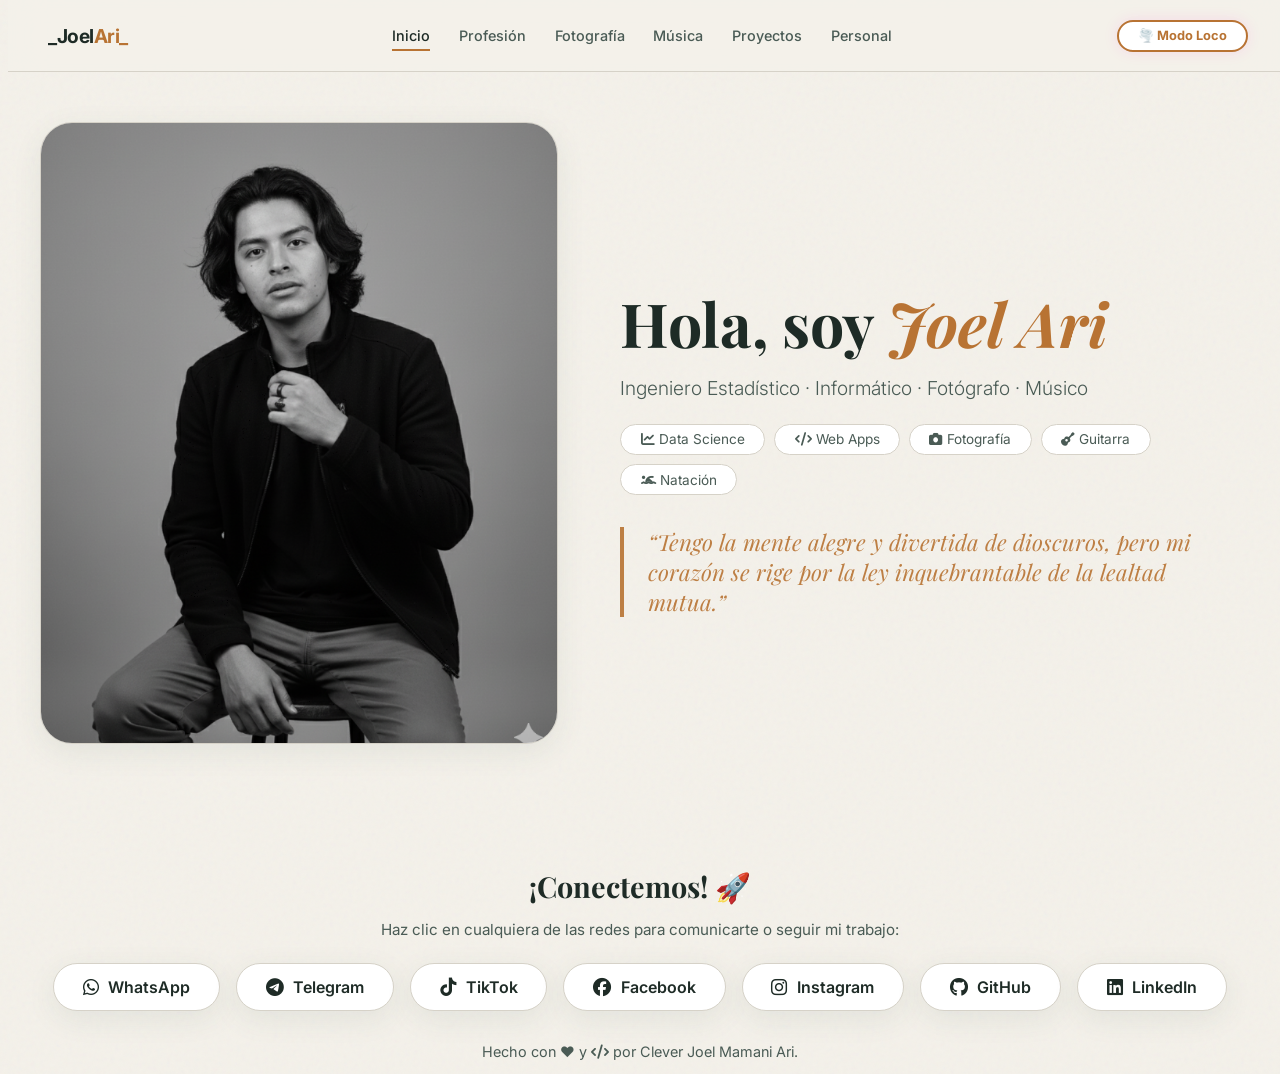
==== index.html @ 907ab77d "Primera subida del proyecto" ====
<!DOCTYPE html>
<html lang="es">
<head>
    <meta charset="UTF-8">
    <meta name="viewport" content="width=device-width, initial-scale=1.0">
    <title>Mi Universo Dual · Clever Joel Mamani Ari</title>
    <!-- FUENTES Y LIBRERÍAS GLOBALES -->
    <link rel="stylesheet" href="https://cdnjs.cloudflare.com/ajax/libs/font-awesome/6.5.0/css/all.min.css">
    <link href="https://fonts.googleapis.com/css2?family=Inter:opsz,wght@14..32,300..700&family=Playfair+Display:ital,wght@0,700;1,700&display=swap" rel="stylesheet">
    <link rel="stylesheet" href="https://cdn.jsdelivr.net/npm/swiper@11/swiper-bundle.min.css" />
    <!-- TU CSS EXTERNO -->
    <link rel="stylesheet" href="css/styles.css">
</head>
<body class="theme-sober">

    <!-- ============================================
    CANVAS (Fondo de partículas - Modo Loco)
    ============================================ -->
    <canvas id="particles-canvas"></canvas>

    <!-- ============================================
    OBJETOS FLOTANTES (Guitarra, Mic, Cámara)
    ============================================ -->
    <div class="floating-objects">
        <div class="float-item" id="guitar"><i class="fas fa-guitar"></i></div>
        <div class="float-item" id="mic"><i class="fas fa-microphone-alt"></i></div>
        <div class="float-item" id="camera"><i class="fas fa-camera-retro"></i></div>
    </div>

    <!-- ============================================
    NAVEGACIÓN (Fija)
    ============================================ -->
    <nav>
        <div class="container">
            <div class="logo">_Joel<span>Ari_</span> </div>
            <ul class="nav-links">
                <li><a class="active" data-page="inicio">Inicio</a></li>
                <li><a data-page="profesion">Profesión</a></li>
                <li><a data-page="fotografia">Fotografía</a></li>
                <li><a data-page="musica">Música</a></li>
                <li><a data-page="proyectos">Proyectos</a></li>
                <li><a data-page="personal">Personal</a></li>
            </ul>
            <button class="theme-toggle" id="themeToggle">🌪️ Modo good</button>
        </div>
    </nav>

    <!-- ============================================
    CONTENEDOR PRINCIPAL (Aquí se inyectan las páginas)
    ============================================ -->
    <main id="app"></main>

    <!-- ============================================
    FOOTER / CONTACTO (Global)
    ============================================ -->
    <footer>
        <div class="container" style="text-align:center;">
            <h3 class="footer-title">¡Conectemos! 🚀</h3>
            <p class="footer-subtitle">Haz clic en cualquiera de las redes para comunicarte o seguir mi trabajo:</p>
            <div class="social-footer">
                <a href="https://wa.me/?text=Hola%20Joel,%20vi%20tu%20portafolio%20web" target="_blank" rel="noopener noreferrer" class="social-btn social-whatsapp" title="Escribirme por WhatsApp">
                    <i class="fab fa-whatsapp"></i> WhatsApp
                </a>
                <a href="https://t.me/" target="_blank" rel="noopener noreferrer" class="social-btn social-telegram" title="Contactar por Telegram">
                    <i class="fab fa-telegram-plane"></i> Telegram
                </a>
                <a href="https://www.tiktok.com/" target="_blank" rel="noopener noreferrer" class="social-btn social-tiktok" title="Sígueme en TikTok">
                    <i class="fab fa-tiktok"></i> TikTok
                </a>
                <a href="https://www.facebook.com/" target="_blank" rel="noopener noreferrer" class="social-btn social-facebook" title="Perfil de Facebook">
                    <i class="fab fa-facebook"></i> Facebook
                </a>
                <a href="https://www.instagram.com/" target="_blank" rel="noopener noreferrer" class="social-btn social-instagram" title="Sígueme en Instagram">
                    <i class="fab fa-instagram"></i> Instagram
                </a>
                <a href="https://github.com/" target="_blank" rel="noopener noreferrer" class="social-btn social-github" title="Repositorios en GitHub">
                    <i class="fab fa-github"></i> GitHub
                </a>
                <a href="https://www.linkedin.com/" target="_blank" rel="noopener noreferrer" class="social-btn social-linkedin" title="Perfil Profesional LinkedIn">
                    <i class="fab fa-linkedin"></i> LinkedIn
                </a>
            </div>
            <p style="color: var(--text-secondary); margin-top: 2rem; font-size: 0.9rem;">
                Hecho con ❤️ y <i class="fas fa-code"></i> por Clever Joel Mamani Ari.
            </p>
        </div>
    </footer>

    <!-- ============================================
    SCRIPTS
    ============================================ -->
    <script src="https://cdn.jsdelivr.net/npm/swiper@11/swiper-bundle.min.js"></script>
    <!-- TU JS EXTERNO -->
    <script src="js/main.js"></script>
</body>
</html>
---- css/styles.css ----
﻿﻿﻿﻿﻿/* ======================================================
   VARIABLES GLOBALES Y RESET
====================================================== */
* {
  margin: 0;
  padding: 0;
  box-sizing: border-box;
}

body {
  font-family: 'Inter', sans-serif;
  transition: background 0.8s ease, color 0.8s ease;
  overflow-x: hidden;
  min-height: 100vh;
}

body.theme-sober {
  --bg-body: #f4f1ea;
  --bg-card: #fff;
  --text-primary: #1e2b26;
  --text-secondary: #4a5b55;
  --accent-color: #b87333;
  --accent-hover: #9e6429;
  --green-soft: #2c4c3b;
  --green-petrol: #3a5f4e;
  --border-color: #d6d2c8;
  --shadow: 0 8px 30px rgba(44, 76, 59, 0.08);
  --nav-bg: rgba(244, 241, 234, 0.85);
  --hero-font: 'Playfair Display', serif;
  background-color: var(--bg-body);
  background-image: url("data:image/svg+xml,%3Csvg viewBox='0 0 256 256' xmlns='http://www.w3.org/2000/svg'%3E%3Cfilter id='noise'%3E%3CfeTurbulence type='fractalNoise' baseFrequency='0.9' numOctaves='4' stitchTiles='stitch'/%3E%3C/filter%3E%3Crect width='100%25' height='100%25' filter='url(%23noise)' opacity='0.04'/%3E%3C/svg%3E");
}

body.theme-loco {
  --bg-body: #0b0a0f;
  --bg-card: rgba(20, 15, 35, 0.8);
  --text-primary: #f0eaff;
  --text-secondary: #b8adcf;
  --accent-color: #ff00c8;
  --accent-hover: #ff66d6;
  --green-soft: #00f0ff;
  --green-petrol: #7a2be0;
  --border-color: #3a2b5c;
  --shadow: 0 8px 30px rgba(255, 0, 200, 0.2);
  --nav-bg: rgba(11, 10, 15, 0.9);
  --hero-font: 'Inter', sans-serif;
  background: #0b0a0f;
}

html {
  scroll-behavior: smooth;
  scroll-padding-top: 110px;
}

main#app {
  padding-top: 110px;
  min-height: 80vh;
}

@media (max-width: 768px) {
  main#app {
    padding-top: 150px;
  }
}

.container {
  max-width: 1200px;
  margin: 0 auto;
  padding: 0 2rem;
}

a {
  color: inherit;
  text-decoration: none;
}

nav {
  position: fixed;
  top: 0;
  width: 100%;
  z-index: 1000;
  padding: 0.8rem 0;
  backdrop-filter: blur(16px);
  border-bottom: 1px solid var(--border-color);
  background: var(--nav-bg);
  transition: background 0.6s, border-color 0.6s;
}

nav .container {
  display: flex;
  justify-content: space-between;
  align-items: center;
  flex-wrap: wrap;
}

.logo {
  font-weight: 700;
  font-size: 1.2rem;
  letter-spacing: -0.5px;
  color: var(--text-primary);
}

.logo span { color: var(--accent-color); }

.nav-links {
  display: flex;
  gap: 1.8rem;
  list-style: none;
  font-weight: 500;
  font-size: 0.9rem;
  flex-wrap: wrap;
}

.nav-links a {
  color: var(--text-secondary);
  transition: 0.3s;
  cursor: pointer;
  padding: 0.3rem 0;
  border-bottom: 2px solid transparent;
}

.nav-links a:hover,
.nav-links a.active {
  color: var(--text-primary);
  border-bottom-color: var(--accent-color);
}

.theme-toggle {
  background: var(--bg-card);
  border: 2px solid var(--accent-color);
  color: var(--accent-color);
  padding: 0.4rem 1.2rem;
  border-radius: 40px;
  font-weight: 700;
  font-size: 0.8rem;
  cursor: pointer;
  transition: 0.4s;
  font-family: 'Inter', sans-serif;
  box-shadow: 0 0 15px rgba(255, 0, 200, 0.1);
}

.theme-toggle:hover {
  background: var(--accent-color);
  color: #fff;
  box-shadow: 0 0 30px var(--accent-color);
  transform: scale(1.05);
}

body.theme-loco .theme-toggle {
  border-color: #00f0ff;
  color: #00f0ff;
  box-shadow: 0 0 25px #00f0ff55;
}

body.theme-loco .theme-toggle:hover {
  background: #00f0ff;
  color: #0b0a0f;
}

.page {
  display: none;
  padding-top: 90px;
  min-height: 80vh;
  animation: fadePage 0.5s ease;
  position: relative;
  z-index: 2;
}

.page.active { display: block; }

@keyframes fadePage {
  0% {
    opacity: 0;
    transform: translateY(20px);
  }
  100% {
    opacity: 1;
    transform: translateY(0);
  }
}

.hero-grid {
  display: grid;
  grid-template-columns: 1fr 1.2fr;
  gap: 4rem;
  align-items: center;
  min-height: 70vh;
}

.hero-img {
  width: 100%;
  border-radius: 32px;
  overflow: hidden;
  box-shadow: var(--shadow);
  border: 1px solid var(--border-color);
  transition: 0.6s;
  aspect-ratio: 1/1.2;
  object-fit: cover;
  background: var(--bg-card);
}

.hero-img img {
  width: 100%;
  height: 100%;
  object-fit: cover;
  display: block;
}

.hero-text h1 {
  font-family: var(--hero-font);
  font-size: 3.8rem;
  line-height: 1.1;
  color: var(--text-primary);
  margin-bottom: 1rem;
  transition: 0.6s;
}

.hero-text h1 .highlight {
  color: var(--accent-color);
  font-style: italic;
}

.hero-text .sub {
  font-size: 1.2rem;
  color: var(--text-secondary);
  margin-bottom: 1.5rem;
  font-weight: 300;
}

.hero-text .quote {
  font-family: var(--hero-font);
  font-style: italic;
  font-size: 1.4rem;
  color: var(--accent-color);
  border-left: 4px solid var(--accent-color);
  padding-left: 1.5rem;
  margin-top: 2rem;
  opacity: 0.9;
  transition: 0.6s;
}

.badge-container {
  display: flex;
  flex-wrap: wrap;
  gap: 0.6rem;
  margin-top: 1.5rem;
}

.badge {
  background: var(--bg-card);
  padding: 0.4rem 1.2rem;
  border-radius: 40px;
  font-size: 0.85rem;
  border: 1px solid var(--border-color);
  color: var(--text-secondary);
  transition: 0.3s;
}

.badge:hover {
  border-color: var(--accent-color);
  color: var(--text-primary);
}

.section-title {
  font-size: 2.8rem;
  font-weight: 700;
  color: var(--text-primary);
  margin-bottom: 0.5rem;
  font-family: var(--hero-font);
}

.section-sub {
  color: var(--text-secondary);
  font-size: 1.2rem;
  margin-bottom: 3rem;
}

.section-title i {
  color: var(--accent-color);
  margin-right: 0.5rem;
}

.card-grid {
  display: grid;
  grid-template-columns: repeat(auto-fit, minmax(280px, 1fr));
  gap: 2rem;
}

.card {
  background: var(--bg-card);
  border-radius: 24px;
  padding: 2rem;
  border: 1px solid var(--border-color);
  box-shadow: var(--shadow);
  transition: transform 0.3s, box-shadow 0.3s, border 0.3s;
  color: var(--text-primary);
}

.card:hover {
  transform: translateY(-8px);
  box-shadow: 0 12px 40px rgba(0, 0, 0, 0.12);
  border-color: var(--accent-color);
}

.card i {
  font-size: 2.8rem;
  color: var(--accent-color);
  margin-bottom: 1rem;
}

.card h3 {
  font-size: 1.4rem;
  margin-bottom: 0.5rem;
}

.card p {
  color: var(--text-secondary);
  line-height: 1.6;
}

.swiper {
  width: 100%;
  height: 450px;
  border-radius: 32px;
  overflow: hidden;
  border: 1px solid var(--border-color);
  box-shadow: var(--shadow);
}

.swiper-slide img {
  width: 100%;
  height: 100%;
  object-fit: cover;
}

.project-highlight {
  display: grid;
  grid-template-columns: 1fr 1fr;
  gap: 2.5rem;
  background: var(--bg-card);
  border-radius: 32px;
  padding: 2rem;
  border: 1px solid var(--border-color);
  box-shadow: var(--shadow);
  align-items: center;
}

.project-highlight img {
  width: 100%;
  border-radius: 16px;
  border: 1px solid var(--border-color);
}

.project-highlight h3 {
  font-size: 2rem;
  color: var(--text-primary);
}

.project-highlight p {
  color: var(--text-secondary);
  line-height: 1.7;
}

.media-grid {
  display: grid;
  grid-template-columns: repeat(auto-fit, minmax(300px, 1fr));
  gap: 2rem;
}

.media-item {
  background: var(--bg-card);
  border-radius: 24px;
  padding: 1.8rem;
  border: 1px solid var(--border-color);
  text-align: center;
}

.media-item i {
  font-size: 3rem;
  color: var(--accent-color);
}

.media-item audio,
.media-item video {
  width: 100%;
  margin-top: 1rem;
  border-radius: 12px;
}

.footer-title {
  font-family: var(--hero-font);
  font-size: 1.8rem;
  color: var(--text-primary);
  margin-bottom: 0.4rem;
}

.footer-subtitle {
  color: var(--text-secondary);
  font-size: 0.95rem;
  margin-bottom: 1.5rem;
}

.social-footer {
  display: flex;
  justify-content: center;
  gap: 1rem;
  flex-wrap: wrap;
  margin-top: 1.5rem;
}

.social-btn {
  background: var(--bg-card);
  border: 1px solid var(--border-color);
  padding: 0.8rem 1.6rem;
  border-radius: 50px;
  font-weight: 600;
  font-size: 0.92rem;
  display: inline-flex;
  align-items: center;
  gap: 0.6rem;
  transition: all 0.3s cubic-bezier(0.25, 0.8, 0.25, 1);
  color: var(--text-primary);
  box-shadow: 0 4px 15px rgba(0, 0, 0, 0.04);
  position: relative;
  overflow: hidden;
  text-decoration: none;
}

.social-btn i {
  font-size: 1.15rem;
  transition: transform 0.3s ease;
}

.social-btn:hover {
  transform: translateY(-4px) scale(1.04);
  box-shadow: 0 10px 25px rgba(0, 0, 0, 0.12);
}

.social-btn:hover i {
  transform: scale(1.2) rotate(-5deg);
}

.social-btn:active {
  transform: translateY(-1px) scale(0.98);
}

/* Colores de Marca Personalizados en Hover */
.social-btn.social-whatsapp:hover {
  background: #25D366;
  color: #ffffff;
  border-color: #25D366;
  box-shadow: 0 10px 25px rgba(37, 211, 102, 0.35);
}

.social-btn.social-telegram:hover {
  background: #0088cc;
  color: #ffffff;
  border-color: #0088cc;
  box-shadow: 0 10px 25px rgba(0, 136, 204, 0.35);
}

.social-btn.social-tiktok:hover {
  background: #000000;
  color: #ffffff;
  border-color: #ff0050;
  box-shadow: 0 10px 25px rgba(255, 0, 80, 0.35);
}

.social-btn.social-facebook:hover {
  background: #1877F2;
  color: #ffffff;
  border-color: #1877F2;
  box-shadow: 0 10px 25px rgba(24, 119, 242, 0.35);
}

.social-btn.social-instagram:hover {
  background: linear-gradient(45deg, #f09433 0%, #e6683c 25%, #dc2743 50%, #cc2366 75%, #bc1888 100%);
  color: #ffffff;
  border-color: #dc2743;
  box-shadow: 0 10px 25px rgba(220, 39, 67, 0.35);
}

.social-btn.social-github:hover {
  background: #24292e;
  color: #ffffff;
  border-color: #24292e;
  box-shadow: 0 10px 25px rgba(36, 41, 46, 0.35);
}

.social-btn.social-linkedin:hover {
  background: #0A66C2;
  color: #ffffff;
  border-color: #0A66C2;
  box-shadow: 0 10px 25px rgba(10, 102, 194, 0.35);
}

body.theme-loco .social-btn {
  border-color: var(--border-color);
  background: rgba(20, 15, 35, 0.9);
}

.social-btn {
  background: var(--bg-card);
  border: 1px solid var(--border-color);
  color: var(--text-primary);
  padding: 0.8rem 1.8rem;
  border-radius: 60px;
  font-weight: 600;
  display: inline-flex;
  align-items: center;
  gap: 0.6rem;
  transition: 0.3s;
  box-shadow: var(--shadow);
  font-size: 1rem;
}

.social-btn:hover {
  transform: translateY(-4px) scale(1.02);
  border-color: var(--accent-color);
  color: var(--accent-color);
  box-shadow: 0 8px 25px rgba(0, 0, 0, 0.15);
}

body.theme-loco .card {
  backdrop-filter: blur(10px);
  border: 1px solid #7a2be0;
  box-shadow: 0 0 30px rgba(122, 43, 224, 0.3);
}

body.theme-loco .card:hover {
  border-color: #00f0ff;
  box-shadow: 0 0 60px rgba(0, 240, 255, 0.3);
  transform: translateY(-8px) scale(1.02);
}

body.theme-loco .project-highlight {
  border: 1px solid #ff00c8;
  box-shadow: 0 0 40px rgba(255, 0, 200, 0.2);
}

body.theme-loco .swiper {
  border: 2px solid #00f0ff;
  box-shadow: 0 0 50px rgba(0, 240, 255, 0.2);
}

body.theme-loco .hero-img {
  border: 2px solid #ff00c8;
  animation: pulse-border 2s infinite alternate;
}

@keyframes pulse-border {
  0% { box-shadow: 0 0 20px #ff00c888; }
  100% { box-shadow: 0 0 60px #00f0ff88; }
}

body.theme-loco .hero-text .quote {
  border-left-color: #ff00c8;
  color: #00f0ff;
  text-shadow: 0 0 20px #00f0ff55;
}

body.theme-loco .section-title i {
  color: #ff00c8;
  text-shadow: 0 0 30px #ff00c888;
}

.floating-objects {
  position: fixed;
  inset: 0;
  pointer-events: none;
  z-index: 0;
  overflow: hidden;
}

body.theme-sober .floating-objects { display: none; }
body.theme-loco .floating-objects { display: block; }

.float-item {
  position: absolute;
  font-size: 4rem;
  opacity: 0.6;
  filter: drop-shadow(0 0 20px rgba(255, 0, 200, 0.6));
  transition: transform 0.1s ease-out;
  will-change: transform;
  color: #ff00c8;
  pointer-events: auto;
  cursor: crosshair;
  animation: floatAround 6s infinite alternate ease-in-out;
}

.float-item:nth-child(1) {
  top: 15%;
  left: 5%;
  color: #00f0ff;
}

.float-item:nth-child(2) {
  bottom: 20%;
  right: 3%;
  color: #ff00c8;
}

.float-item:nth-child(3) {
  top: 50%;
  left: 85%;
  color: #7a2be0;
  font-size: 5rem;
}

.float-item i {
  display: block;
  transition: 0.2s;
}

.float-item:hover i {
  transform: scale(1.5) rotate(20deg);
  filter: drop-shadow(0 0 40px #fff);
  color: #fff;
}

@keyframes floatAround {
  0% { transform: translate(0, 0) rotate(0deg); }
  33% { transform: translate(30px, -40px) rotate(10deg); }
  66% { transform: translate(-20px, 20px) rotate(-5deg); }
  100% { transform: translate(10px, -10px) rotate(5deg); }
}

#particles-canvas {
  position: fixed;
  inset: 0;
  z-index: 0;
  pointer-events: none;
}

body.theme-sober #particles-canvas { display: none; }
body.theme-loco #particles-canvas { display: block; }

/* ============================================================
   FOTOGRAFÍA — GALERÍA MASONRY
   ============================================================ */

.fotografia-container {
    width: 100%;
    max-width: 1400px;
    margin: 0 auto;
    padding: 0 2rem;
    box-sizing: border-box;
}

.fotografia-header {
    margin-bottom: 1.25rem;
}

.gallery-toolbar {
    margin-bottom: 1.5rem;
}

.gallery-filters {
    display: flex;
    flex-wrap: wrap;
    gap: 0.75rem;
}

.filter-chip {
    appearance: none;
    border: 1px solid var(--border-color);
    background: rgba(255, 255, 255, 0.18);
    color: var(--text-secondary);
    border-radius: 999px;
    padding: 0.6rem 1rem;
    font-size: 0.82rem;
    font-weight: 600;
    cursor: pointer;
    transition: all 0.25s ease;
    letter-spacing: 0.02em;
}

.filter-chip:hover,
.filter-chip.active {
    background: var(--accent-color);
    color: #fff;
    border-color: var(--accent-color);
    box-shadow: 0 10px 25px rgba(184, 115, 51, 0.25);
    transform: translateY(-1px);
}

.featured-grid {
    display: grid;
    grid-template-columns: repeat(4, minmax(0, 1fr));
    gap: 1rem;
    margin: 0 0 2rem;
}

.featured-card {
    position: relative;
    overflow: hidden;
    border-radius: 18px;
    aspect-ratio: 4 / 5;
    box-shadow: var(--shadow);
    border: 1px solid rgba(255, 255, 255, 0.12);
    background: var(--bg-card);
    transition: transform 0.3s ease, box-shadow 0.3s ease;
}

.featured-card:hover {
    transform: translateY(-4px);
    box-shadow: 0 18px 35px rgba(0, 0, 0, 0.12);
}

.featured-card img {
    width: 100%;
    height: 100%;
    display: block;
    object-fit: cover;
    filter: saturate(1.1) contrast(1.02);
}

.featured-card .featured-label {
    position: absolute;
    left: 0.9rem;
    bottom: 0.9rem;
    background: rgba(15, 15, 15, 0.45);
    backdrop-filter: blur(8px);
    color: #fff;
    border-radius: 999px;
    padding: 0.45rem 0.8rem;
    font-size: 0.7rem;
    font-weight: 700;
    letter-spacing: 0.08em;
    text-transform: uppercase;
}


/* ============================================================
   CONTENEDOR
   ============================================================ */

.vertical-gallery-wrapper {
    position: relative;

    width: 100%;
    height: auto;
    min-height: 0;

    overflow: hidden;

    padding: 15px 0 30px;

    background: transparent;
    border: 0;
    box-shadow: none;

    box-sizing: border-box;

    mask-image: linear-gradient(
        to bottom,
        rgba(0, 0, 0, 1) 88%,
        rgba(0, 0, 0, 0) 100%
    );
    -webkit-mask-image: linear-gradient(
        to bottom,
        rgba(0, 0, 0, 1) 88%,
        rgba(0, 0, 0, 0) 100%
    );
}


/* ============================================================
   TRACK MASONRY
   ============================================================ */

.vertical-gallery-track {
    width: 100%;

    column-count: 5;
    column-gap: 20px;

    margin: 0;
    padding: 0;

    background: transparent;

    box-sizing: border-box;

    /*
     * Importante:
     * no agregamos transform a las fotografías individuales.
     */
}


/* ============================================================
   TARJETA
   ============================================================ */

.gallery-item {
    position: relative;

    display: block;

    width: 100%;

    margin: 0 0 20px;

    padding: 0;

    break-inside: avoid;
    page-break-inside: avoid;

    box-sizing: border-box;

    perspective: 1200px;

    cursor: pointer;

    background: transparent;

    border: 0;

    border-radius: 16px;

    /*
     * La elevación ocurre aquí.
     * No modificamos el tamaño de la imagen.
     */

    transition:
        transform 0.35s cubic-bezier(0.2, 0.8, 0.2, 1),
        filter 0.35s ease;

    z-index: 1;
}


/* ============================================================
   HOVER — ELEVAR
   ============================================================ */

.gallery-item:hover {
    transform: translateY(-10px);

    filter:
        drop-shadow(
            0 18px 20px rgba(0, 0, 0, 0.18)
        );

    z-index: 100;
}


/* ============================================================
   CONTENEDOR 3D
   ============================================================ */

.gallery-item-inner {
    position: relative;

    width: 100%;

    display: block;

    transform-style: preserve-3d;

    transition:
        transform 0.65s cubic-bezier(0.23, 1, 0.32, 1);

    border-radius: 16px;
}


/* ============================================================
   FLIP
   ============================================================ */

.gallery-item.flipped .gallery-item-inner {
    transform: rotateY(180deg);
}


/* ============================================================
   FRENTE
   ============================================================ */

.gallery-item-front {
    position: relative;

    width: 100%;

    margin: 0;
    padding: 0;

    border-radius: 16px;

    overflow: hidden;

    background: transparent;

    box-sizing: border-box;

    backface-visibility: hidden;
    -webkit-backface-visibility: hidden;
}


/* ============================================================
   IMAGEN
   ============================================================ */

.gallery-item-front img {
    display: block;

    width: 100%;
    height: auto;

    margin: 0;
    padding: 0;

    border: 1px solid transparent;

    border-radius: 16px;

    box-sizing: border-box;

    background: transparent;

    object-fit: cover;

    box-shadow:
        0 7px 20px rgba(0, 0, 0, 0.08);

    transition:
        border-color 0.25s ease,
        box-shadow 0.25s ease;

    user-select: none;
    -webkit-user-drag: none;
}


/* ============================================================
   BORDE AL PASAR EL CURSOR
   ============================================================ */

.gallery-item:hover .gallery-item-front img {
    border-color: var(--accent-color);

    box-shadow:
        0 14px 30px rgba(0, 0, 0, 0.18);
}


/* ============================================================
   PARTE TRASERA
   ============================================================ */

.gallery-item-back {
    position: absolute;

    inset: 0;

    width: 100%;
    height: 100%;

    display: flex;
    flex-direction: column;

    justify-content: center;
    align-items: flex-start;

    padding: 1.5rem;

    box-sizing: border-box;

    border-radius: 16px;

    background: var(--bg-card);

    border: 1px solid var(--border-color);

    box-shadow: var(--shadow);

    color: var(--text-primary);

    overflow-y: auto;

    text-align: left;

    transform: rotateY(180deg);

    backface-visibility: hidden;
    -webkit-backface-visibility: hidden;
}


/* ============================================================
   TEXTO TRASERO
   ============================================================ */

.gallery-item-back h4 {
    margin: 0 0 0.6rem;

    font-size: 1.05rem;
    line-height: 1.3;

    color: var(--text-primary);
}

.gallery-item-back p {
    margin: 0;

    font-size: 0.84rem;
    line-height: 1.55;

    color: var(--text-secondary);
}

.gallery-item-back small {
    margin-top: 1rem;

    font-size: 0.7rem;

    color: var(--accent-color);
}


/* ============================================================
   MODO LOCO
   ============================================================ */

body.theme-loco .gallery-item-front img {
    box-shadow:
        0 0 20px rgba(122, 43, 224, 0.22);
}

body.theme-loco .gallery-item:hover .gallery-item-front img {
    box-shadow:
        0 0 35px rgba(0, 240, 255, 0.30);
}


/* ============================================================
   RESPONSIVE
   ============================================================ */

@media (max-width: 1200px) {

    .featured-grid {
        grid-template-columns: repeat(2, minmax(0, 1fr));
    }

    .vertical-gallery-track {
        column-count: 4;
        column-gap: 18px;
    }

}


@media (max-width: 992px) {

    .fotografia-container {
        padding: 0 1.5rem;
    }

    .featured-grid {
        grid-template-columns: repeat(2, minmax(0, 1fr));
    }

    .vertical-gallery-wrapper {
        height: auto;
        min-height: 0;
    }

    .vertical-gallery-track {
        column-count: 3;
        column-gap: 15px;
    }

    .gallery-item {
        margin-bottom: 15px;
    }

}


@media (max-width: 600px) {

    .fotografia-container {
        padding: 0 1rem;
    }

    .gallery-filters {
        gap: 0.5rem;
    }

    .filter-chip {
        padding: 0.5rem 0.8rem;
        font-size: 0.75rem;
    }

    .featured-grid {
        grid-template-columns: 1fr;
    }

    .vertical-gallery-wrapper {
        height: auto;
        min-height: 0;

        padding: 10px 0;
    }

    .vertical-gallery-track {
        column-count: 2;
        column-gap: 10px;
    }

    .gallery-item {
        margin-bottom: 10px;
    }

    .gallery-item-back {
        padding: 0.8rem;
    }

    .gallery-item-back h4 {
        font-size: 0.8rem;
    }

    .gallery-item-back p {
        font-size: 0.65rem;
    }

}
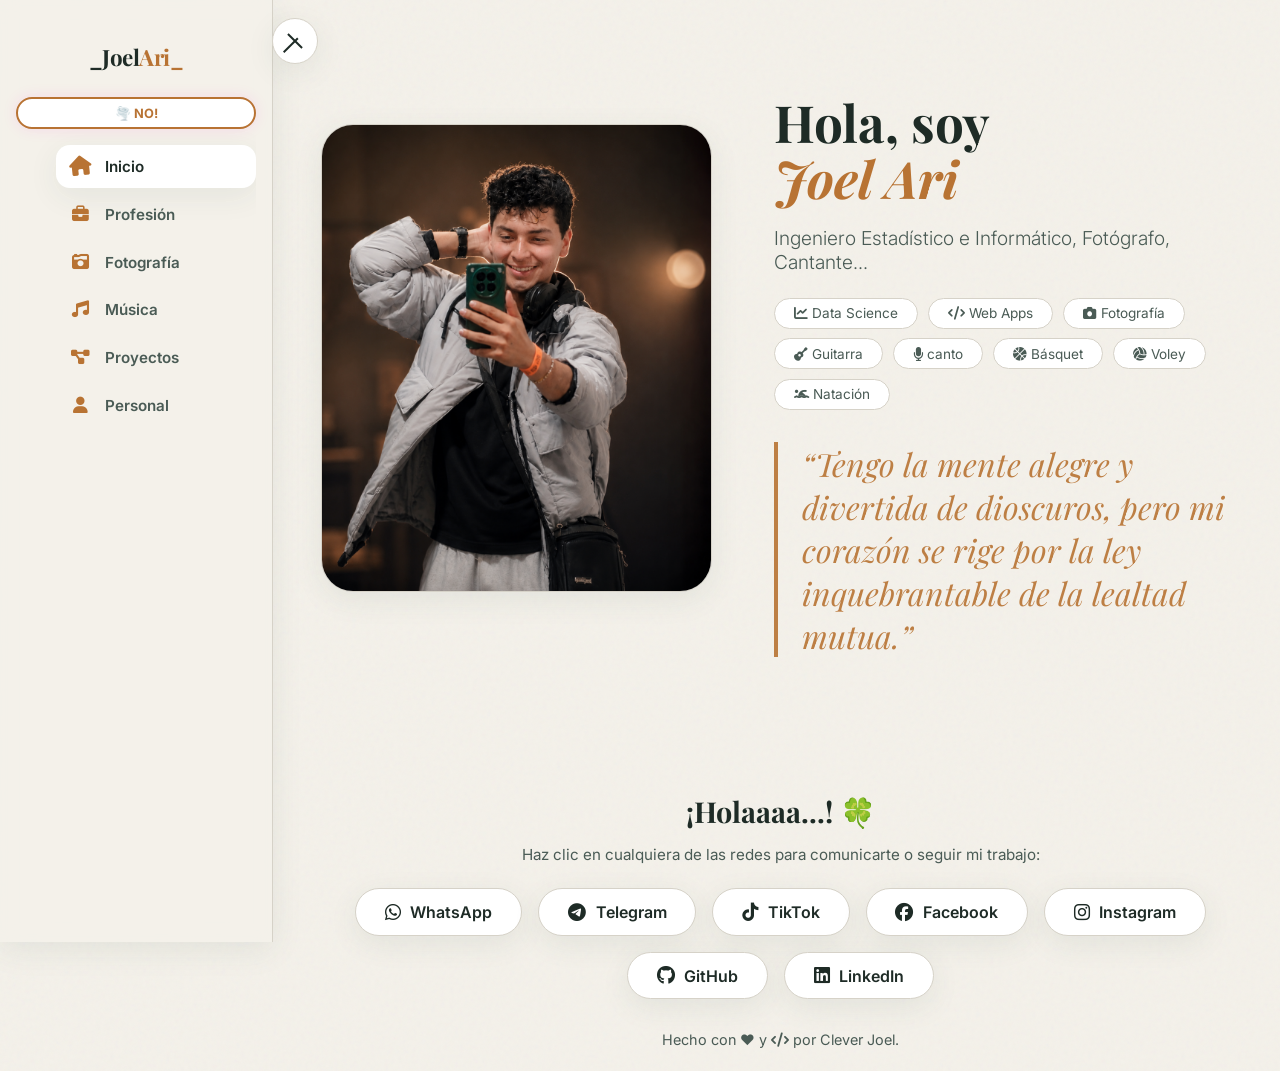
==== commit c15c33d6: "Actualización completa del sitio" ====
--- a/index.html
+++ b/index.html
@@ -3,7 +3,7 @@
 <head>
     <meta charset="UTF-8">
     <meta name="viewport" content="width=device-width, initial-scale=1.0">
-    <title>Mi Universo Dual · Clever Joel Mamani Ari</title>
+    <title>Mi Universo Dual · Clever Joel</title>
     <!-- FUENTES Y LIBRERÍAS GLOBALES -->
     <link rel="stylesheet" href="https://cdnjs.cloudflare.com/ajax/libs/font-awesome/6.5.0/css/all.min.css">
     <link href="https://fonts.googleapis.com/css2?family=Inter:opsz,wght@14..32,300..700&family=Playfair+Display:ital,wght@0,700;1,700&display=swap" rel="stylesheet">
@@ -28,22 +28,33 @@
     </div>
 
     <!-- ============================================
-    NAVEGACIÓN (Fija)
+    NAVEGACIÓN VERTICAL ÚNICA (PC + Móvil)
     ============================================ -->
-    <nav>
-        <div class="container">
-            <div class="logo">_Joel<span>Ari_</span> </div>
-            <ul class="nav-links">
-                <li><a class="active" data-page="inicio">Inicio</a></li>
-                <li><a data-page="profesion">Profesión</a></li>
-                <li><a data-page="fotografia">Fotografía</a></li>
-                <li><a data-page="musica">Música</a></li>
-                <li><a data-page="proyectos">Proyectos</a></li>
-                <li><a data-page="personal">Personal</a></li>
+
+    <!-- Botón flotante único: abre/cierra el sidebar en cualquier tamaño -->
+    <button id="sidebarToggleBtn" class="sidebar-toggle-btn" aria-label="Cerrar menú" aria-expanded="true">
+        <span class="toggle-box"><span class="toggle-inner"></span></span>
+    </button>
+
+    <!-- Overlay (solo se activa en móvil, con el sidebar abierto) -->
+    <div class="sidebar-overlay" id="sidebarOverlay" hidden></div>
+
+    <aside class="sidebar" id="sidebar" aria-hidden="false">
+        <div class="sidebar-logo">_Joel<span>Ari_</span></div>
+
+        <nav class="sidebar-nav">
+            <ul id="sidebarNavList">
+                <li><a class="active" data-page="inicio"><i class="fas fa-house"></i><span>Inicio</span></a></li>
+                <li><a data-page="profesion"><i class="fas fa-briefcase"></i><span>Profesión</span></a></li>
+                <li><a data-page="fotografia"><i class="fas fa-camera-retro"></i><span>Fotografía</span></a></li>
+                <li><a data-page="musica"><i class="fas fa-music"></i><span>Música</span></a></li>
+                <li><a data-page="proyectos"><i class="fas fa-diagram-project"></i><span>Proyectos</span></a></li>
+                <li><a data-page="personal"><i class="fas fa-user"></i><span>Personal</span></a></li>
             </ul>
-            <button class="theme-toggle" id="themeToggle">🌪️ Modo good</button>
-        </div>
-    </nav>
+        </nav>
+
+        <button class="theme-toggle" id="themeToggle">🌪️ NO</button>
+    </aside>
 
     <!-- ============================================
     CONTENEDOR PRINCIPAL (Aquí se inyectan las páginas)
@@ -55,7 +66,7 @@
     ============================================ -->
     <footer>
         <div class="container" style="text-align:center;">
-            <h3 class="footer-title">¡Conectemos! 🚀</h3>
+            <h3 class="footer-title">¡Holaaaa...! 🍀</h3>
             <p class="footer-subtitle">Haz clic en cualquiera de las redes para comunicarte o seguir mi trabajo:</p>
             <div class="social-footer">
                 <a href="https://wa.me/?text=Hola%20Joel,%20vi%20tu%20portafolio%20web" target="_blank" rel="noopener noreferrer" class="social-btn social-whatsapp" title="Escribirme por WhatsApp">
@@ -81,7 +92,7 @@
                 </a>
             </div>
             <p style="color: var(--text-secondary); margin-top: 2rem; font-size: 0.9rem;">
-                Hecho con ❤️ y <i class="fas fa-code"></i> por Clever Joel Mamani Ari.
+                Hecho con ❤️ y <i class="fas fa-code"></i> por Clever Joel.
             </p>
         </div>
     </footer>
--- a/css/styles.css
+++ b/css/styles.css
@@ -1,4 +1,4 @@
-﻿﻿﻿﻿﻿/* ======================================================
+﻿﻿/* ======================================================
    VARIABLES GLOBALES Y RESET
 ====================================================== */
 * {
@@ -49,18 +49,45 @@
 
 html {
   scroll-behavior: smooth;
-  scroll-padding-top: 110px;
+  scroll-padding-top: 24px;
+}
+
+:root {
+  --sidebar-width: 258px;
+  --sidebar-extra: 8px;
 }
 
 main#app {
-  padding-top: 110px;
   min-height: 80vh;
-}
-
-@media (max-width: 768px) {
+  padding-top: 2.2rem;
+  margin-left: calc(var(--sidebar-width) + var(--sidebar-extra));
+  transition: margin-left 0.35s cubic-bezier(0.22, 1, 0.36, 1);
+}
+
+/* When collapsed, CSS fallback sets sidebar width to 0 */
+body.sidebar-collapsed {
+  --sidebar-width: 0px;
+}
+
+/* Alinear footer con el contenido principal para evitar solapamiento
+   cuando la sidebar está visible en escritorio */
+footer {
+  transition: margin-left 0.5s cubic-bezier(0.22, 1, 0.36, 1);
+}
+
+body.sidebar-collapsed footer {
+  margin-left: 0;
+}
+
+/* Make footer follow the CSS variable-driven sidebar width */
+footer { margin-left: calc(var(--sidebar-width) + var(--sidebar-extra)); }
+
+@media (max-width: 992px) {
   main#app {
-    padding-top: 150px;
+    margin-left: 0;
+    padding-top: 5rem;
   }
+  footer { margin-left: 0; }
 }
 
 .container {
@@ -72,57 +99,6 @@
 a {
   color: inherit;
   text-decoration: none;
-}
-
-nav {
-  position: fixed;
-  top: 0;
-  width: 100%;
-  z-index: 1000;
-  padding: 0.8rem 0;
-  backdrop-filter: blur(16px);
-  border-bottom: 1px solid var(--border-color);
-  background: var(--nav-bg);
-  transition: background 0.6s, border-color 0.6s;
-}
-
-nav .container {
-  display: flex;
-  justify-content: space-between;
-  align-items: center;
-  flex-wrap: wrap;
-}
-
-.logo {
-  font-weight: 700;
-  font-size: 1.2rem;
-  letter-spacing: -0.5px;
-  color: var(--text-primary);
-}
-
-.logo span { color: var(--accent-color); }
-
-.nav-links {
-  display: flex;
-  gap: 1.8rem;
-  list-style: none;
-  font-weight: 500;
-  font-size: 0.9rem;
-  flex-wrap: wrap;
-}
-
-.nav-links a {
-  color: var(--text-secondary);
-  transition: 0.3s;
-  cursor: pointer;
-  padding: 0.3rem 0;
-  border-bottom: 2px solid transparent;
-}
-
-.nav-links a:hover,
-.nav-links a.active {
-  color: var(--text-primary);
-  border-bottom-color: var(--accent-color);
 }
 
 .theme-toggle {
@@ -157,9 +133,258 @@
   color: #0b0a0f;
 }
 
+/* ============================================================
+   SIDEBAR — NAVEGACIÓN VERTICAL ÚNICA (PC + MÓVIL)
+   ============================================================ */
+
+.sidebar {
+  position: fixed;
+  top: 0;
+  left: 0;
+  height: 100vh;
+  width: 240px;
+  display: flex;
+  flex-direction: column;
+  padding: 1.6rem 1rem 1rem;
+  background: var(--nav-bg);
+  backdrop-filter: blur(8px);
+  border-right: 1px solid var(--border-color);
+  box-shadow: var(--shadow);
+  z-index: 1200;
+  transition: transform 0.18s cubic-bezier(0.22, 1, 0.36, 1),
+              box-shadow 0.18s ease, background 0.18s, border-color 0.18s;
+  overflow-x: hidden;
+}
+
+.sidebar.collapsed {
+  transform: translateX(-100%);
+  box-shadow: none;
+}
+
+.sidebar-logo {
+  font-family: var(--hero-font);
+  font-weight: 700;
+  font-size: 1.4rem;
+  letter-spacing: -0.5px;
+  color: var(--text-primary);
+  padding: 1rem 0 1rem;
+  transition: 0.35s;
+  display: flex;
+  align-items: center;
+  justify-content: center;
+  text-align: center;
+}
+
+.sidebar-logo span { color: var(--accent-color); }
+
+.sidebar-nav { flex: 1; overflow-y: auto; }
+
+/* prevent horizontal scrollbar inside nav */
+.sidebar-nav { overflow-x: hidden; }
+
+.sidebar-nav a { white-space: nowrap; overflow: hidden; text-overflow: ellipsis; }
+
+.sidebar-nav ul {
+  list-style: none;
+  display: flex;
+  flex-direction: column;
+  gap: 0.3rem;
+}
+
+.sidebar-nav li {
+  animation: navItemIn 0.18s cubic-bezier(0.22, 1, 0.36, 1) both;
+}
+.sidebar-nav li:nth-child(1) { animation-delay: 0.03s; }
+.sidebar-nav li:nth-child(2) { animation-delay: 0.08s; }
+.sidebar-nav li:nth-child(3) { animation-delay: 0.13s; }
+.sidebar-nav li:nth-child(4) { animation-delay: 0.18s; }
+.sidebar-nav li:nth-child(5) { animation-delay: 0.23s; }
+.sidebar-nav li:nth-child(6) { animation-delay: 0.28s; }
+
+@keyframes navItemIn {
+  0%   { opacity: 0; transform: translateX(-8px); }
+  100% { opacity: 1; transform: translateX(0); }
+}
+
+.sidebar-nav a {
+  position: relative;
+  display: flex;
+  align-items: center;
+  gap: 0.9rem;
+  padding: 0.75rem 0.9rem;
+  border-radius: 14px;
+  color: var(--text-secondary);
+  font-weight: 600;
+  font-size: 0.95rem;
+  transition: background 0.3s ease, color 0.3s ease, transform 0.25s ease;
+}
+
+.sidebar-nav a i {
+  width: 20px;
+  text-align: center;
+  font-size: 1.05rem;
+  color: var(--accent-color);
+  transition: transform 0.35s cubic-bezier(0.34, 1.56, 0.64, 1);
+}
+
+.sidebar-nav a:hover {
+  color: var(--text-primary);
+  background: rgba(184, 115, 51, 0.08);
+  transform: translateX(4px);
+}
+
+.sidebar-nav a.active {
+  color: var(--text-primary);
+  background: var(--bg-card);
+  box-shadow: var(--shadow);
+}
+
+.sidebar-nav a.active i {
+  transform: scale(1.18) rotate(-6deg);
+}
+
+.sidebar-nav a.active::before {
+  content: '';
+  position: absolute;
+  left: -1.3rem;
+  top: 50%;
+  transform: translateY(-50%);
+  width: 4px;
+  height: 60%;
+  border-radius: 4px;
+  background: var(--accent-color);
+  box-shadow: 0 0 10px var(--accent-color);
+}
+
+.sidebar .theme-toggle {
+  width: 100%;
+  margin-top: 0.6rem;
+  /* place the toggle directly under the logo by ordering in the flex column */
+  order: 1;
+}
+
+/* ensure logo appears before toggle and nav after */
+.sidebar-logo { order: 0; }
+.sidebar-nav { order: 2; }
+
+/* Prevent horizontal overflow in main content and footer */
+main#app, footer {
+  overflow-x: hidden;
+}
+
+/* Botón flotante único (abre/cierra el sidebar) */
+.sidebar-toggle-btn {
+  position: fixed;
+  top: 1.1rem;
+  left: 272px;
+  width: 46px;
+  height: 46px;
+  border-radius: 50%;
+  border: 1px solid var(--border-color);
+  background: var(--bg-card);
+  box-shadow: var(--shadow);
+  display: flex;
+  align-items: center;
+  justify-content: center;
+  cursor: pointer;
+  z-index: 1300;
+  transition: left 0.18s cubic-bezier(0.22, 1, 0.36, 1), transform 0.15s ease,
+              background 0.15s, border-color 0.15s;
+}
+
+.sidebar-toggle-btn:hover {
+  transform: scale(1.08);
+  border-color: var(--accent-color);
+}
+
+body.sidebar-collapsed .sidebar-toggle-btn {
+  left: 1.4rem;
+}
+
+@media (max-width: 992px) {
+  .sidebar-toggle-btn {
+    left: 1.1rem;
+    top: 1.1rem;
+  }
+  body.sidebar-collapsed .sidebar-toggle-btn {
+    left: 1.1rem;
+  }
+}
+
+.toggle-box {
+  width: 20px;
+  height: 14px;
+  display: inline-block;
+  position: relative;
+}
+.toggle-inner,
+.toggle-inner::before,
+.toggle-inner::after {
+  width: 20px;
+  height: 2px;
+  background-color: var(--text-primary);
+  display: block;
+  position: absolute;
+  left: 0;
+  transition: transform 0.25s ease, opacity 0.2s ease;
+}
+.toggle-inner { top: 6px; }
+.toggle-inner::before { content: ''; top: -6px; }
+.toggle-inner::after { content: ''; top: 6px; }
+.sidebar-toggle-btn[aria-expanded="true"] .toggle-inner { transform: rotate(45deg); }
+.sidebar-toggle-btn[aria-expanded="true"] .toggle-inner::before { opacity: 0; }
+.sidebar-toggle-btn[aria-expanded="true"] .toggle-inner::after { transform: rotate(-90deg); }
+
+/* Overlay (solo entra en juego en móvil) */
+.sidebar-overlay {
+  position: fixed;
+  inset: 0;
+  background: rgba(0, 0, 0, 0.45);
+  z-index: 1150;
+  opacity: 0;
+  transition: opacity 0.3s ease;
+  display: none;
+}
+
+/* Desktop collapse via body class */
+body.sidebar-collapsed .sidebar {
+  transform: translateX(-100%);
+  box-shadow: none;
+}
+
+/* Mobile: keep sidebar hidden by default and show when .open */
+@media (max-width: 992px) {
+  .sidebar {
+    transform: translateX(-110%);
+  }
+  .sidebar.open {
+    transform: translateX(0);
+  }
+  .sidebar-overlay[hidden] { display: none; }
+  .sidebar-overlay { display: block; }
+}
+
+/* Reduce heavy effects that can cause repaint lag */
+.sidebar, .sidebar-nav a, .sidebar-toggle-btn {
+  will-change: transform, opacity;
+}
+
+/* Reduce spacing at top for fotografia header */
+.fotografia-container, .fotografia-header { padding-top: 0; margin-top: 0; }
+.fotografia-header .section-title { margin-top: 0; }
+
+body.theme-loco .sidebar-toggle-btn {
+  border-color: #00f0ff55;
+  box-shadow: 0 0 20px rgba(0, 240, 255, 0.15);
+}
+
+body.theme-loco .sidebar-nav a.active::before {
+  background: #00f0ff;
+  box-shadow: 0 0 12px #00f0ff;
+}
+
 .page {
   display: none;
-  padding-top: 90px;
   min-height: 80vh;
   animation: fadePage 0.5s ease;
   position: relative;
@@ -208,7 +433,7 @@
 
 .hero-text h1 {
   font-family: var(--hero-font);
-  font-size: 3.8rem;
+  font-size: clamp(2rem, 4.2vw, 3.2rem);
   line-height: 1.1;
   color: var(--text-primary);
   margin-bottom: 1rem;
@@ -230,7 +455,7 @@
 .hero-text .quote {
   font-family: var(--hero-font);
   font-style: italic;
-  font-size: 1.4rem;
+  font-size: 2.0rem;
   color: var(--accent-color);
   border-left: 4px solid var(--accent-color);
   padding-left: 1.5rem;
@@ -262,7 +487,7 @@
 }
 
 .section-title {
-  font-size: 2.8rem;
+  font-size: clamp(1.6rem, 2.8vw, 2.4rem);
   font-weight: 700;
   color: var(--text-primary);
   margin-bottom: 0.5rem;
@@ -730,6 +955,26 @@
     text-transform: uppercase;
 }
 
+/* BUG CORREGIDO: placeholder elegante cuando la foto real todavía
+   no existe en img/fotos/, en vez del icono roto del navegador */
+.featured-card.no-image,
+.gallery-item-front.no-image {
+    display: flex;
+    align-items: center;
+    justify-content: center;
+    background: linear-gradient(135deg, var(--bg-card), var(--border-color));
+}
+
+.featured-card.no-image::after,
+.gallery-item-front.no-image::after {
+    content: '\f030';
+    font-family: 'Font Awesome 6 Free';
+    font-weight: 900;
+    font-size: 1.6rem;
+    color: var(--text-secondary);
+    opacity: 0.5;
+}
+
 
 /* ============================================================
    CONTENEDOR
@@ -1130,4 +1375,51 @@
         font-size: 0.65rem;
     }
 
+    /* Mostrar hamburguesa y menú lateral en móvil */
+    .hamburger { display: inline-flex; }
+    .nav-links { display: none; }
+    /* Ocultar sólo las tarjetas de portada en móvil; mantener la galería completa visible */
+    .featured-grid { display: none; }
+    /* Ocultar badges/etiquetas de las featured cards en móvil */
+    .featured-card .featured-label { display: none; }
+    .mobile-photo-list { display: block; }
+
+    /* Overlay visible when not hidden */
+    .mobile-overlay[hidden] { display: none; }
+
+
+}
+
+/* SIDEBAR LEFT (PC) */
+.sidebar-left {
+  display: none;
+}
+
+/* Floating transparent button for mobile */
+.floating-fab {
+  position: fixed;
+  right: 18px;
+  bottom: 18px;
+  width: 56px;
+  height: 56px;
+  border-radius: 999px;
+  border: 1px solid rgba(255,255,255,0.08);
+  background: rgba(255,255,255,0.06);
+  backdrop-filter: blur(8px);
+  z-index: 1400;
+  display: none;
+  cursor: pointer;
+}
+
+@media (min-width: 993px) {
+  .sidebar-left { display: block; position: fixed; left: 0; top: 0; bottom: 0; width: 220px; padding: 1.2rem; background: var(--nav-bg); backdrop-filter: blur(12px); border-right: 1px solid var(--border-color); z-index: 1050; }
+  .sidebar-left .sidebar-nav ul { list-style: none; padding: 0; display: flex; flex-direction: column; gap: 0.6rem; }
+  .sidebar-left a { color: var(--text-primary); font-weight: 700; display: block; padding: 0.6rem 0; }
+  main#app { margin-left: calc(var(--sidebar-width) + var(--sidebar-extra)); }
+  /* hide top nav links to avoid duplication */
+  nav .nav-links { display: none; }
+}
+
+@media (max-width: 992px) {
+  .floating-fab { display: block; }
 }
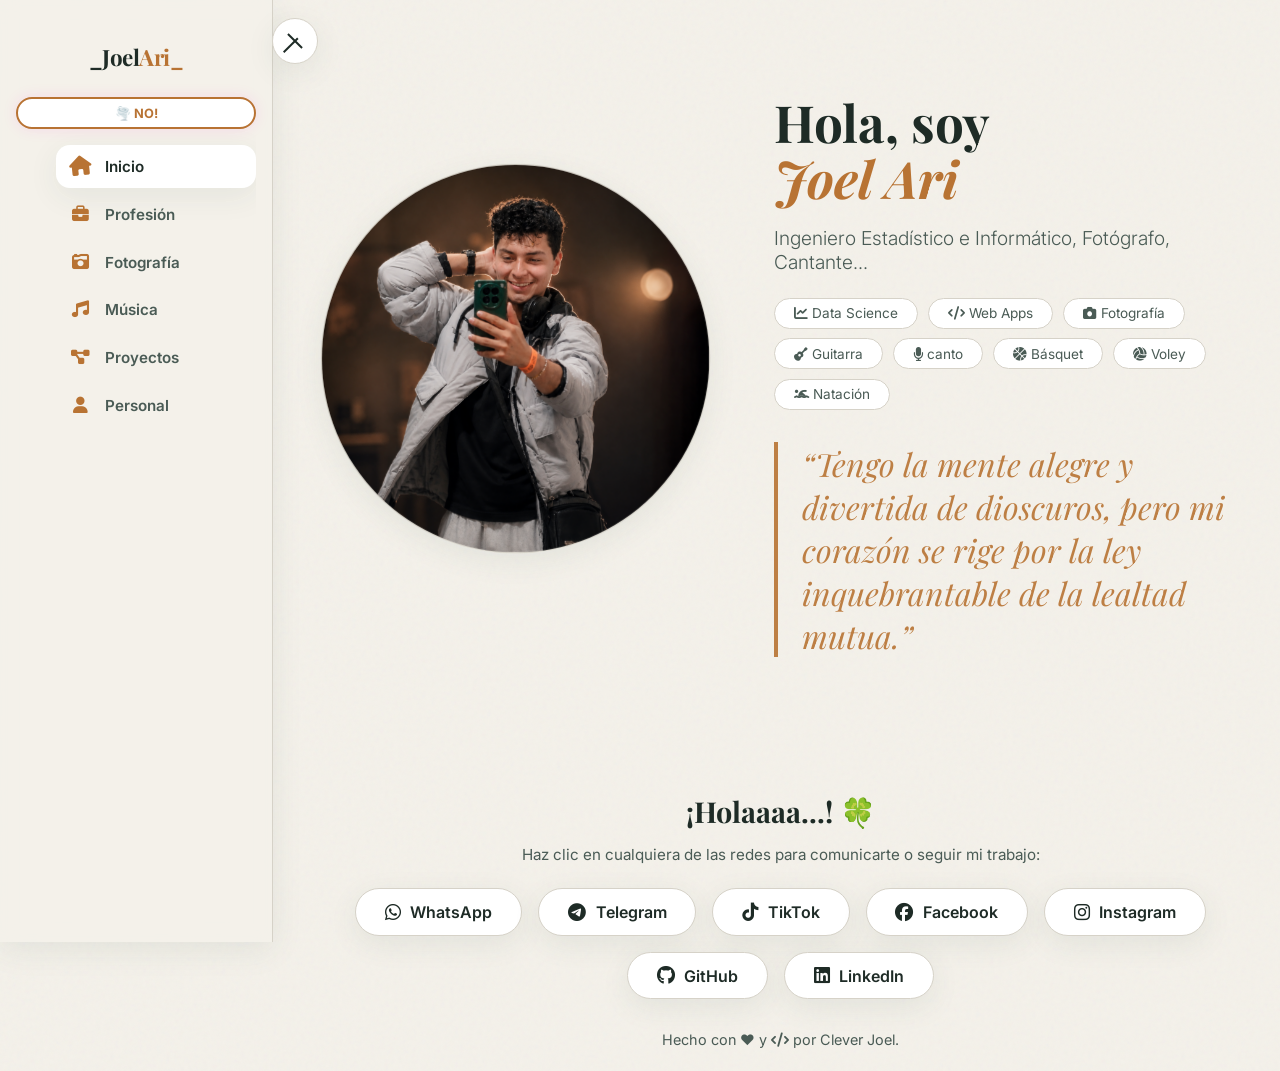
==== commit bf15a4d7: "Actualización completa del sitio" ====
--- a/index.html
+++ b/index.html
@@ -69,25 +69,25 @@
             <h3 class="footer-title">¡Holaaaa...! 🍀</h3>
             <p class="footer-subtitle">Haz clic en cualquiera de las redes para comunicarte o seguir mi trabajo:</p>
             <div class="social-footer">
-                <a href="https://wa.me/?text=Hola%20Joel,%20vi%20tu%20portafolio%20web" target="_blank" rel="noopener noreferrer" class="social-btn social-whatsapp" title="Escribirme por WhatsApp">
+                <a href="https://wa.me/51970120118?text=Hola%20Joel,%20vi%20tu%20portafolio%20web" target="_blank" rel="noopener noreferrer" class="social-btn social-whatsapp" title="Escribirme por WhatsApp">
                     <i class="fab fa-whatsapp"></i> WhatsApp
                 </a>
-                <a href="https://t.me/" target="_blank" rel="noopener noreferrer" class="social-btn social-telegram" title="Contactar por Telegram">
+                <a href="https://t.me/JoelClever" target="_blank" rel="noopener noreferrer" class="social-btn social-telegram" title="Contactar por Telegram">
                     <i class="fab fa-telegram-plane"></i> Telegram
                 </a>
-                <a href="https://www.tiktok.com/" target="_blank" rel="noopener noreferrer" class="social-btn social-tiktok" title="Sígueme en TikTok">
+                <a href="https://www.tiktok.com/@joelcl2002?lang=es-419" target="_blank" rel="noopener noreferrer" class="social-btn social-tiktok" title="Sígueme en TikTok">
                     <i class="fab fa-tiktok"></i> TikTok
                 </a>
-                <a href="https://www.facebook.com/" target="_blank" rel="noopener noreferrer" class="social-btn social-facebook" title="Perfil de Facebook">
+                <a href="https://web.facebook.com/joel.nekito.33/" target="_blank" rel="noopener noreferrer" class="social-btn social-facebook" title="Perfil de Facebook">
                     <i class="fab fa-facebook"></i> Facebook
                 </a>
-                <a href="https://www.instagram.com/" target="_blank" rel="noopener noreferrer" class="social-btn social-instagram" title="Sígueme en Instagram">
+                <a href="https://www.instagram.com/joelcl2002/" target="_blank" rel="noopener noreferrer" class="social-btn social-instagram" title="Sígueme en Instagram">
                     <i class="fab fa-instagram"></i> Instagram
                 </a>
-                <a href="https://github.com/" target="_blank" rel="noopener noreferrer" class="social-btn social-github" title="Repositorios en GitHub">
+                <a href="https://github.com/joelari0602" target="_blank" rel="noopener noreferrer" class="social-btn social-github" title="Repositorios en GitHub">
                     <i class="fab fa-github"></i> GitHub
                 </a>
-                <a href="https://www.linkedin.com/" target="_blank" rel="noopener noreferrer" class="social-btn social-linkedin" title="Perfil Profesional LinkedIn">
+                <a href="https://www.linkedin.com/in/joel-clever-5b3587397/" target="_blank" rel="noopener noreferrer" class="social-btn social-linkedin" title="Perfil Profesional LinkedIn">
                     <i class="fab fa-linkedin"></i> LinkedIn
                 </a>
             </div>
@@ -104,4 +104,4 @@
     <!-- TU JS EXTERNO -->
     <script src="js/main.js"></script>
 </body>
-</html>+</html>
--- a/css/styles.css
+++ b/css/styles.css
@@ -369,9 +369,11 @@
   will-change: transform, opacity;
 }
 
-/* Reduce spacing at top for fotografia header */
-.fotografia-container, .fotografia-header { padding-top: 0; margin-top: 0; }
-.fotografia-header .section-title { margin-top: 0; }
+/* Mantener la misma separación vertical que el resto de páginas */
+.fotografia-header {
+  margin-top: 0;
+  margin-bottom: 1.25rem;
+}
 
 body.theme-loco .sidebar-toggle-btn {
   border-color: #00f0ff55;
@@ -419,7 +421,7 @@
   box-shadow: var(--shadow);
   border: 1px solid var(--border-color);
   transition: 0.6s;
-  aspect-ratio: 1/1.2;
+  aspect-ratio: 1;
   object-fit: cover;
   background: var(--bg-card);
 }
@@ -429,6 +431,142 @@
   height: 100%;
   object-fit: cover;
   display: block;
+}
+
+/* Foto de portada con dos caras: yo.png al frente y yo01.png al reverso. */
+.profile-coin {
+  display: block;
+  padding: 0;
+  cursor: pointer;
+  perspective: 1200px;
+  border-radius: 50%;
+  color: inherit;
+  font: inherit;
+  /* El contenedor no es parte de la moneda: de canto deja ver la página. */
+  background: transparent;
+  border: 0;
+  box-shadow: none;
+  overflow: visible;
+}
+
+.profile-coin-inner {
+  position: relative;
+  display: block;
+  width: 100%;
+  height: 100%;
+  border-radius: 50%;
+  transform-style: preserve-3d;
+  transition: transform 0.8s cubic-bezier(0.22, 1, 0.36, 1);
+  will-change: transform;
+}
+
+.profile-coin.is-flipped .profile-coin-inner {
+  transform: rotateY(180deg);
+}
+
+.profile-coin-face {
+  position: absolute;
+  inset: 0;
+  display: block;
+  overflow: hidden;
+  border: 1px solid var(--border-color);
+  border-radius: 50%;
+  background: var(--bg-body);
+  box-shadow: var(--shadow);
+  backface-visibility: hidden;
+  -webkit-backface-visibility: hidden;
+}
+
+.profile-coin-back {
+  transform: rotateY(180deg) translateZ(1px);
+}
+
+.profile-coin-front {
+  transform: translateZ(1px);
+}
+
+.profile-coin.is-manual .profile-coin-inner {
+  animation: none;
+  transition: none;
+}
+
+.profile-coin:focus-visible {
+  outline: 3px solid var(--accent-color);
+  outline-offset: 5px;
+}
+
+/* En modo loco, el brillo también gira con cada cara, no con el contenedor. */
+body.theme-loco .profile-coin {
+  border: 0;
+  animation: none;
+}
+
+body.theme-loco .profile-coin-face {
+  border: 2px solid #ff00c8;
+  animation: pulse-border 2s infinite alternate;
+}
+
+@media (max-width: 768px) {
+  .hero-grid {
+    grid-template-columns: 1fr;
+    gap: 1.5rem;
+    min-height: auto;
+  }
+
+  .hero-img {
+    order: 1;
+    width: min(68vw, 320px);
+    max-width: 320px;
+    margin: 0 auto;
+    border-radius: 50%;
+    aspect-ratio: 1;
+    overflow: hidden;
+  }
+
+  .profile-coin-inner {
+    animation: profileCoinSpin 12s linear infinite;
+  }
+
+  .profile-coin {
+    touch-action: pan-y;
+  }
+
+  .hero-text {
+    order: 2;
+  }
+
+  .hero-text h1 {
+    text-align: center;
+    font-size: clamp(2.1rem, 8vw, 3rem);
+  }
+
+  .hero-text .sub {
+    font-size: 1rem;
+    text-align: center;
+  }
+
+  .badge-container {
+    justify-content: center;
+  }
+
+  .hero-text .quote {
+    font-size: 1.2rem;
+    line-height: 1.5;
+    padding-left: 1rem;
+    margin-top: 1.5rem;
+  }
+}
+
+@keyframes profileCoinSpin {
+  from { transform: rotateY(0deg); }
+  to { transform: rotateY(360deg); }
+}
+
+@media (prefers-reduced-motion: reduce) {
+  .profile-coin-inner {
+    animation: none;
+    transition-duration: 0.01ms;
+  }
 }
 
 .hero-text h1 {
@@ -868,12 +1006,19 @@
     width: 100%;
     max-width: 1400px;
     margin: 0 auto;
-    padding: 0 2rem;
+    padding: 1.25rem 2rem 0;
     box-sizing: border-box;
 }
 
 .fotografia-header {
-    margin-bottom: 1.25rem;
+    margin-top: 0.5rem;
+    margin-bottom: 1.4rem;
+}
+
+@media (max-width: 992px) {
+    .fotografia-container {
+        padding-top: 1.8rem;
+    }
 }
 
 .gallery-toolbar {
@@ -1331,7 +1476,11 @@
 @media (max-width: 600px) {
 
     .fotografia-container {
-        padding: 0 1rem;
+        padding: 6.1rem 1rem 0;
+    }
+
+    .fotografia-header {
+        margin-top: 0.35rem;
     }
 
     .gallery-filters {
@@ -1422,4 +1571,4 @@
 
 @media (max-width: 992px) {
   .floating-fab { display: block; }
-}+}
